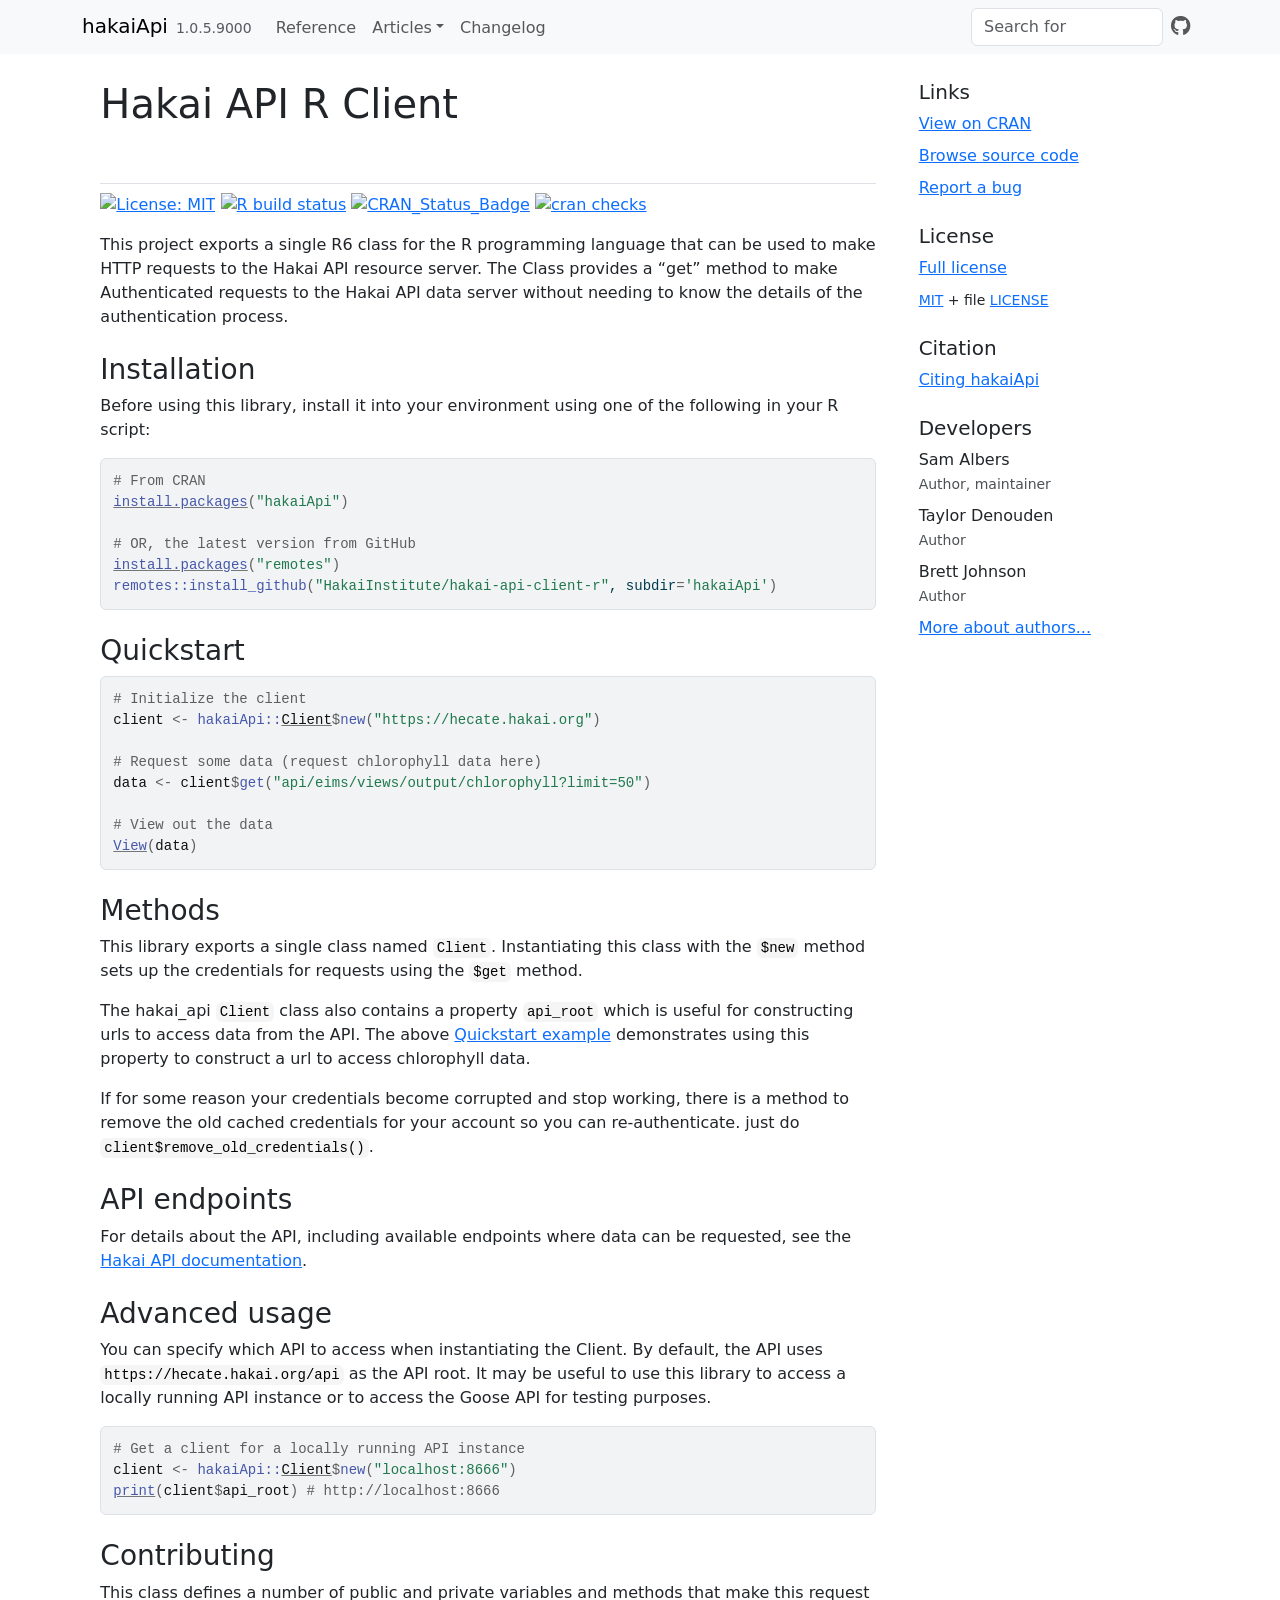
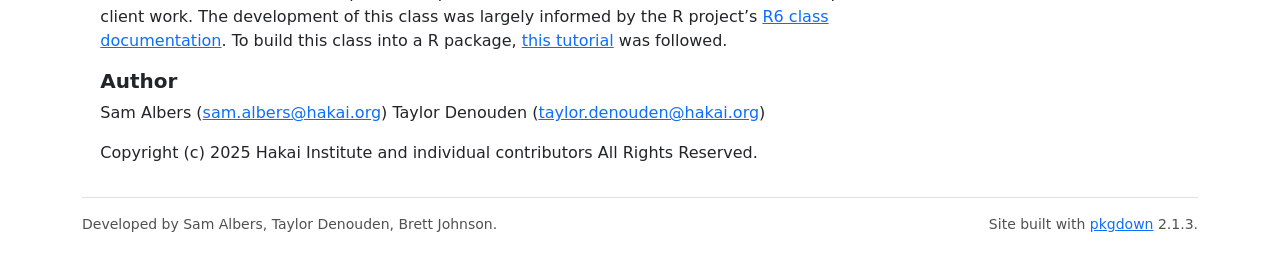
==== index.html @ 01757972 "Deploying to gh-pages from @ HakaiInstitute/hakai-api-client-r@bf905ba61026e1d0b4422a6314947b2692aa4" ====
<!DOCTYPE html>
<!-- Generated by pkgdown: do not edit by hand --><html lang="en-CA">
<head>
<meta http-equiv="Content-Type" content="text/html; charset=UTF-8">
<meta charset="utf-8">
<meta http-equiv="X-UA-Compatible" content="IE=edge">
<meta name="viewport" content="width=device-width, initial-scale=1, shrink-to-fit=no">
<title>Authenticated HTTP Request Client for the Hakai API • hakaiApi</title>
<script src="deps/jquery-3.6.0/jquery-3.6.0.min.js"></script><meta name="viewport" content="width=device-width, initial-scale=1, shrink-to-fit=no">
<link href="deps/bootstrap-5.3.1/bootstrap.min.css" rel="stylesheet">
<script src="deps/bootstrap-5.3.1/bootstrap.bundle.min.js"></script><link href="deps/font-awesome-6.5.2/css/all.min.css" rel="stylesheet">
<link href="deps/font-awesome-6.5.2/css/v4-shims.min.css" rel="stylesheet">
<script src="deps/headroom-0.11.0/headroom.min.js"></script><script src="deps/headroom-0.11.0/jQuery.headroom.min.js"></script><script src="deps/bootstrap-toc-1.0.1/bootstrap-toc.min.js"></script><script src="deps/clipboard.js-2.0.11/clipboard.min.js"></script><script src="deps/search-1.0.0/autocomplete.jquery.min.js"></script><script src="deps/search-1.0.0/fuse.min.js"></script><script src="deps/search-1.0.0/mark.min.js"></script><!-- pkgdown --><script src="pkgdown.js"></script><meta property="og:title" content="Authenticated HTTP Request Client for the Hakai API">
<meta name="description" content="Initializes a class that obtains API credentials and provides a method to use those credentials to make GET requests to the Hakai API server. Usage instructions are documented at &lt;https://hakaiinstitute.github.io/hakai-api/&gt;.">
<meta property="og:description" content="Initializes a class that obtains API credentials and provides a method to use those credentials to make GET requests to the Hakai API server. Usage instructions are documented at &lt;https://hakaiinstitute.github.io/hakai-api/&gt;.">
</head>
<body>
    <a href="#main" class="visually-hidden-focusable">Skip to contents</a>


    <nav class="navbar navbar-expand-lg fixed-top bg-light" data-bs-theme="light" aria-label="Site navigation"><div class="container">

    <a class="navbar-brand me-2" href="index.html">hakaiApi</a>

    <small class="nav-text text-muted me-auto" data-bs-toggle="tooltip" data-bs-placement="bottom" title="">1.0.5.9000</small>


    <button class="navbar-toggler" type="button" data-bs-toggle="collapse" data-bs-target="#navbar" aria-controls="navbar" aria-expanded="false" aria-label="Toggle navigation">
      <span class="navbar-toggler-icon"></span>
    </button>

    <div id="navbar" class="collapse navbar-collapse ms-3">
      <ul class="navbar-nav me-auto">
<li class="nav-item"><a class="nav-link" href="reference/index.html">Reference</a></li>
<li class="nav-item dropdown">
  <button class="nav-link dropdown-toggle" type="button" id="dropdown-articles" data-bs-toggle="dropdown" aria-expanded="false" aria-haspopup="true">Articles</button>
  <ul class="dropdown-menu" aria-labelledby="dropdown-articles">
<li><a class="dropdown-item" href="articles/filtering.html">Filtering Example</a></li>
  </ul>
</li>
<li class="nav-item"><a class="nav-link" href="news/index.html">Changelog</a></li>
      </ul>
<ul class="navbar-nav">
<li class="nav-item"><form class="form-inline" role="search">
 <input class="form-control" type="search" name="search-input" id="search-input" autocomplete="off" aria-label="Search site" placeholder="Search for" data-search-index="search.json">
</form></li>
<li class="nav-item"><a class="external-link nav-link" href="https://github.com/HakaiInstitute/hakai-api-client-r/" aria-label="GitHub"><span class="fa fab fa-github fa-lg"></span></a></li>
      </ul>
</div>


  </div>
</nav><div class="container template-home">
<div class="row">
  <main id="main" class="col-md-9"><div class="section level1">
<div class="page-header"><h1 id="hakai-api-r-client">Hakai API R Client<a class="anchor" aria-label="anchor" href="#hakai-api-r-client"></a>
</h1></div>
<p><a href="https://opensource.org/licenses/MIT" class="external-link"><img src="https://img.shields.io/badge/License-MIT-yellow.svg" alt="License: MIT"></a> <a href="https://github.com/HakaiInstitute/hakai-api-client-r/actions/workflows/R-CMD-check.yaml" class="external-link"><img src="https://github.com/HakaiInstitute/hakai-api-client-r/actions/workflows/R-CMD-check.yaml/badge.svg" alt="R build status"></a> <a href="https://cran.r-project.org/package=hakaiApi" class="external-link"><img src="https://www.r-pkg.org/badges/version/hakaiApi" alt="CRAN_Status_Badge"></a> <a href="https://cran.r-project.org/web/checks/check_results_hakaiApi.html" class="external-link"><img src="https://badges.cranchecks.info/worst/hakaiApi.svg" alt="cran checks"></a></p>
<p>This project exports a single R6 class for the R programming language that can be used to make HTTP requests to the Hakai API resource server. The Class provides a “get” method to make Authenticated requests to the Hakai API data server without needing to know the details of the authentication process.</p>
<div class="section level2">
<h2 id="installation">Installation<a class="anchor" aria-label="anchor" href="#installation"></a>
</h2>
<p>Before using this library, install it into your environment using one of the following in your R script:</p>
<div class="sourceCode" id="cb1"><pre class="downlit sourceCode r">
<code class="sourceCode R"><span><span class="co"># From CRAN</span></span>
<span><span class="fu"><a href="https://rdrr.io/r/utils/install.packages.html" class="external-link">install.packages</a></span><span class="op">(</span><span class="st">"hakaiApi"</span><span class="op">)</span></span>
<span></span>
<span><span class="co"># OR, the latest version from GitHub</span></span>
<span><span class="fu"><a href="https://rdrr.io/r/utils/install.packages.html" class="external-link">install.packages</a></span><span class="op">(</span><span class="st">"remotes"</span><span class="op">)</span></span>
<span><span class="fu">remotes</span><span class="fu">::</span><span class="fu">install_github</span><span class="op">(</span><span class="st">"HakaiInstitute/hakai-api-client-r"</span>, subdir<span class="op">=</span><span class="st">'hakaiApi'</span><span class="op">)</span></span></code></pre></div>
</div>
<div class="section level2">
<h2 id="quickstart">Quickstart<a class="anchor" aria-label="anchor" href="#quickstart"></a>
</h2>
<div class="sourceCode" id="cb2"><pre class="downlit sourceCode r">
<code class="sourceCode R"><span><span class="co"># Initialize the client</span></span>
<span><span class="va">client</span> <span class="op">&lt;-</span> <span class="fu">hakaiApi</span><span class="fu">::</span><span class="va"><a href="reference/Client.html">Client</a></span><span class="op">$</span><span class="fu">new</span><span class="op">(</span><span class="st">"https://hecate.hakai.org"</span><span class="op">)</span></span>
<span></span>
<span><span class="co"># Request some data (request chlorophyll data here)</span></span>
<span><span class="va">data</span> <span class="op">&lt;-</span> <span class="va">client</span><span class="op">$</span><span class="fu">get</span><span class="op">(</span><span class="st">"api/eims/views/output/chlorophyll?limit=50"</span><span class="op">)</span></span>
<span></span>
<span><span class="co"># View out the data</span></span>
<span><span class="fu"><a href="https://rdrr.io/r/utils/View.html" class="external-link">View</a></span><span class="op">(</span><span class="va">data</span><span class="op">)</span></span></code></pre></div>
</div>
<div class="section level2">
<h2 id="methods">Methods<a class="anchor" aria-label="anchor" href="#methods"></a>
</h2>
<p>This library exports a single class named <code>Client</code>. Instantiating this class with the <code>$new</code> method sets up the credentials for requests using the <code>$get</code> method.</p>
<p>The hakai_api <code>Client</code> class also contains a property <code>api_root</code> which is useful for constructing urls to access data from the API. The above <a href="#quickstart">Quickstart example</a> demonstrates using this property to construct a url to access chlorophyll data.</p>
<p>If for some reason your credentials become corrupted and stop working, there is a method to remove the old cached credentials for your account so you can re-authenticate. just do <code>client$remove_old_credentials()</code>.</p>
</div>
<div class="section level2">
<h2 id="api-endpoints">API endpoints<a class="anchor" aria-label="anchor" href="#api-endpoints"></a>
</h2>
<p>For details about the API, including available endpoints where data can be requested, see the <a href="https://hakaiinstitute.github.io/hakai-api/" class="external-link">Hakai API documentation</a>.</p>
</div>
<div class="section level2">
<h2 id="advanced-usage">Advanced usage<a class="anchor" aria-label="anchor" href="#advanced-usage"></a>
</h2>
<p>You can specify which API to access when instantiating the Client. By default, the API uses <code>https://hecate.hakai.org/api</code> as the API root. It may be useful to use this library to access a locally running API instance or to access the Goose API for testing purposes.</p>
<div class="sourceCode" id="cb3"><pre class="downlit sourceCode r">
<code class="sourceCode R"><span><span class="co"># Get a client for a locally running API instance</span></span>
<span><span class="va">client</span> <span class="op">&lt;-</span> <span class="fu">hakaiApi</span><span class="fu">::</span><span class="va"><a href="reference/Client.html">Client</a></span><span class="op">$</span><span class="fu">new</span><span class="op">(</span><span class="st">"localhost:8666"</span><span class="op">)</span></span>
<span><span class="fu"><a href="https://rdrr.io/r/base/print.html" class="external-link">print</a></span><span class="op">(</span><span class="va">client</span><span class="op">$</span><span class="va">api_root</span><span class="op">)</span> <span class="co"># http://localhost:8666</span></span></code></pre></div>
</div>
<div class="section level2">
<h2 id="contributing">Contributing<a class="anchor" aria-label="anchor" href="#contributing"></a>
</h2>
<p>This class defines a number of public and private variables and methods that make this request client work. The development of this class was largely informed by the R project’s <a href="https://r6.r-lib.org/articles/Introduction.html" class="external-link">R6 class documentation</a>. To build this class into a R package, <a href="https://hilaryparker.com/2014/04/29/writing-an-r-package-from-scratch/" class="external-link">this tutorial</a> was followed.</p>
<div class="section level3">
<h3 id="author">Author<a class="anchor" aria-label="anchor" href="#author"></a>
</h3>
<p>Sam Albers (<a href="mailto:sam.albers@hakai.org" class="email">sam.albers@hakai.org</a>) Taylor Denouden (<a href="mailto:taylor.denouden@hakai.org" class="email">taylor.denouden@hakai.org</a>)</p>
<p>Copyright (c) 2025 Hakai Institute and individual contributors All Rights Reserved.</p>
</div>
</div>
</div>
  </main><aside class="col-md-3"><div class="links">
<h2 data-toc-skip>Links</h2>
<ul class="list-unstyled">
<li><a href="https://cloud.r-project.org/package=hakaiApi" class="external-link">View on CRAN</a></li>
<li><a href="https://github.com/HakaiInstitute/hakai-api-client-r/" class="external-link">Browse source code</a></li>
<li><a href="https://github.com/HakaiInstitute/hakai-api-client-r/issues" class="external-link">Report a bug</a></li>
</ul>
</div>

<div class="license">
<h2 data-toc-skip>License</h2>
<ul class="list-unstyled">
<li><a href="LICENSE.html">Full license</a></li>
<li><small><a href="https://opensource.org/licenses/mit-license.php" class="external-link">MIT</a> + file <a href="LICENSE-text.html">LICENSE</a></small></li>
</ul>
</div>


<div class="citation">
<h2 data-toc-skip>Citation</h2>
<ul class="list-unstyled">
<li><a href="authors.html#citation">Citing hakaiApi</a></li>
</ul>
</div>

<div class="developers">
<h2 data-toc-skip>Developers</h2>
<ul class="list-unstyled">
<li>Sam Albers <br><small class="roles"> Author, maintainer </small>   </li>
<li>Taylor Denouden <br><small class="roles"> Author </small>   </li>
<li>Brett Johnson <br><small class="roles"> Author </small>   </li>
<li><a href="authors.html">More about authors...</a></li>
</ul>
</div>



  </aside>
</div>


    <footer><div class="pkgdown-footer-left">
  <p>Developed by Sam Albers, Taylor Denouden, Brett Johnson.</p>
</div>

<div class="pkgdown-footer-right">
  <p>Site built with <a href="https://pkgdown.r-lib.org/" class="external-link">pkgdown</a> 2.1.3.</p>
</div>

    </footer>
</div>





  </body>
</html>
---- deps/font-awesome-6.5.2/css/v4-shims.min.css ----
/*!
 * Font Awesome Free 6.5.2 by @fontawesome - https://fontawesome.com
 * License - https://fontawesome.com/license/free (Icons: CC BY 4.0, Fonts: SIL OFL 1.1, Code: MIT License)
 * Copyright 2024 Fonticons, Inc.
 */
.fa.fa-glass:before{content:"\f000"}.fa.fa-envelope-o{font-family:"Font Awesome 6 Free";font-weight:400}.fa.fa-envelope-o:before{content:"\f0e0"}.fa.fa-star-o{font-family:"Font Awesome 6 Free";font-weight:400}.fa.fa-star-o:before{content:"\f005"}.fa.fa-close:before,.fa.fa-remove:before{content:"\f00d"}.fa.fa-gear:before{content:"\f013"}.fa.fa-trash-o{font-family:"Font Awesome 6 Free";font-weight:400}.fa.fa-trash-o:before{content:"\f2ed"}.fa.fa-home:before{content:"\f015"}.fa.fa-file-o{font-family:"Font Awesome 6 Free";font-weight:400}.fa.fa-file-o:before{content:"\f15b"}.fa.fa-clock-o{font-family:"Font Awesome 6 Free";font-weight:400}.fa.fa-clock-o:before{content:"\f017"}.fa.fa-arrow-circle-o-down{font-family:"Font Awesome 6 Free";font-weight:400}.fa.fa-arrow-circle-o-down:before{content:"\f358"}.fa.fa-arrow-circle-o-up{font-family:"Font Awesome 6 Free";font-weight:400}.fa.fa-arrow-circle-o-up:before{content:"\f35b"}.fa.fa-play-circle-o{font-family:"Font Awesome 6 Free";font-weight:400}.fa.fa-play-circle-o:before{content:"\f144"}.fa.fa-repeat:before,.fa.fa-rotate-right:before{content:"\f01e"}.fa.fa-refresh:before{content:"\f021"}.fa.fa-list-alt{font-family:"Font Awesome 6 Free";font-weight:400}.fa.fa-list-alt:before{content:"\f022"}.fa.fa-dedent:before{content:"\f03b"}.fa.fa-video-camera:before{content:"\f03d"}.fa.fa-picture-o{font-family:"Font Awesome 6 Free";font-weight:400}.fa.fa-picture-o:before{content:"\f03e"}.fa.fa-photo{font-family:"Font Awesome 6 Free";font-weight:400}.fa.fa-photo:before{content:"\f03e"}.fa.fa-image{font-family:"Font Awesome 6 Free";font-weight:400}.fa.fa-image:before{content:"\f03e"}.fa.fa-map-marker:before{content:"\f3c5"}.fa.fa-pencil-square-o{font-family:"Font Awesome 6 Free";font-weight:400}.fa.fa-pencil-square-o:before{content:"\f044"}.fa.fa-edit{font-family:"Font Awesome 6 Free";font-weight:400}.fa.fa-edit:before{content:"\f044"}.fa.fa-share-square-o:before{content:"\f14d"}.fa.fa-check-square-o{font-family:"Font Awesome 6 Free";font-weight:400}.fa.fa-check-square-o:before{content:"\f14a"}.fa.fa-arrows:before{content:"\f0b2"}.fa.fa-times-circle-o{font-family:"Font Awesome 6 Free";font-weight:400}.fa.fa-times-circle-o:before{content:"\f057"}.fa.fa-check-circle-o{font-family:"Font Awesome 6 Free";font-weight:400}.fa.fa-check-circle-o:before{content:"\f058"}.fa.fa-mail-forward:before{content:"\f064"}.fa.fa-expand:before{content:"\f424"}.fa.fa-compress:before{content:"\f422"}.fa.fa-eye,.fa.fa-eye-slash{font-family:"Font Awesome 6 Free";font-weight:400}.fa.fa-warning:before{content:"\f071"}.fa.fa-calendar:before{content:"\f073"}.fa.fa-arrows-v:before{content:"\f338"}.fa.fa-arrows-h:before{content:"\f337"}.fa.fa-bar-chart-o:before,.fa.fa-bar-chart:before{content:"\e0e3"}.fa.fa-twitter-square{font-family:"Font Awesome 6 Brands";font-weight:400}.fa.fa-twitter-square:before{content:"\f081"}.fa.fa-facebook-square{font-family:"Font Awesome 6 Brands";font-weight:400}.fa.fa-facebook-square:before{content:"\f082"}.fa.fa-gears:before{content:"\f085"}.fa.fa-thumbs-o-up{font-family:"Font Awesome 6 Free";font-weight:400}.fa.fa-thumbs-o-up:before{content:"\f164"}.fa.fa-thumbs-o-down{font-family:"Font Awesome 6 Free";font-weight:400}.fa.fa-thumbs-o-down:before{content:"\f165"}.fa.fa-heart-o{font-family:"Font Awesome 6 Free";font-weight:400}.fa.fa-heart-o:before{content:"\f004"}.fa.fa-sign-out:before{content:"\f2f5"}.fa.fa-linkedin-square{font-family:"Font Awesome 6 Brands";font-weight:400}.fa.fa-linkedin-square:before{content:"\f08c"}.fa.fa-thumb-tack:before{content:"\f08d"}.fa.fa-external-link:before{content:"\f35d"}.fa.fa-sign-in:before{content:"\f2f6"}.fa.fa-github-square{font-family:"Font Awesome 6 Brands";font-weight:400}.fa.fa-github-square:before{content:"\f092"}.fa.fa-lemon-o{font-family:"Font Awesome 6 Free";font-weight:400}.fa.fa-lemon-o:before{content:"\f094"}.fa.fa-square-o{font-family:"Font Awesome 6 Free";font-weight:400}.fa.fa-square-o:before{content:"\f0c8"}.fa.fa-bookmark-o{font-family:"Font Awesome 6 Free";font-weight:400}.fa.fa-bookmark-o:before{content:"\f02e"}.fa.fa-facebook,.fa.fa-twitter{font-family:"Font Awesome 6 Brands";font-weight:400}.fa.fa-facebook:before{content:"\f39e"}.fa.fa-facebook-f{font-family:"Font Awesome 6 Brands";font-weight:400}.fa.fa-facebook-f:before{content:"\f39e"}.fa.fa-github{font-family:"Font Awesome 6 Brands";font-weight:400}.fa.fa-credit-card{font-family:"Font Awesome 6 Free";font-weight:400}.fa.fa-feed:before{content:"\f09e"}.fa.fa-hdd-o{font-family:"Font Awesome 6 Free";font-weight:400}.fa.fa-hdd-o:before{content:"\f0a0"}.fa.fa-hand-o-right{font-family:"Font Awesome 6 Free";font-weight:400}.fa.fa-hand-o-right:before{content:"\f0a4"}.fa.fa-hand-o-left{font-family:"Font Awesome 6 Free";font-weight:400}.fa.fa-hand-o-left:before{content:"\f0a5"}.fa.fa-hand-o-up{font-family:"Font Awesome 6 Free";font-weight:400}.fa.fa-hand-o-up:before{content:"\f0a6"}.fa.fa-hand-o-down{font-family:"Font Awesome 6 Free";font-weight:400}.fa.fa-hand-o-down:before{content:"\f0a7"}.fa.fa-globe:before{content:"\f57d"}.fa.fa-tasks:before{content:"\f828"}.fa.fa-arrows-alt:before{content:"\f31e"}.fa.fa-group:before{content:"\f0c0"}.fa.fa-chain:before{content:"\f0c1"}.fa.fa-cut:before{content:"\f0c4"}.fa.fa-files-o{font-family:"Font Awesome 6 Free";font-weight:400}.fa.fa-files-o:before{content:"\f0c5"}.fa.fa-floppy-o{font-family:"Font Awesome 6 Free";font-weight:400}.fa.fa-floppy-o:before{content:"\f0c7"}.fa.fa-save{font-family:"Font Awesome 6 Free";font-weight:400}.fa.fa-save:before{content:"\f0c7"}.fa.fa-navicon:before,.fa.fa-reorder:before{content:"\f0c9"}.fa.fa-magic:before{content:"\e2ca"}.fa.fa-pinterest,.fa.fa-pinterest-square{font-family:"Font Awesome 6 Brands";font-weight:400}.fa.fa-pinterest-square:before{content:"\f0d3"}.fa.fa-google-plus-square{font-family:"Font Awesome 6 Brands";font-weight:400}.fa.fa-google-plus-square:before{content:"\f0d4"}.fa.fa-google-plus{font-family:"Font Awesome 6 Brands";font-weight:400}.fa.fa-google-plus:before{content:"\f0d5"}.fa.fa-money:before{content:"\f3d1"}.fa.fa-unsorted:before{content:"\f0dc"}.fa.fa-sort-desc:before{content:"\f0dd"}.fa.fa-sort-asc:before{content:"\f0de"}.fa.fa-linkedin{font-family:"Font Awesome 6 Brands";font-weight:400}.fa.fa-linkedin:before{content:"\f0e1"}.fa.fa-rotate-left:before{content:"\f0e2"}.fa.fa-legal:before{content:"\f0e3"}.fa.fa-dashboard:before,.fa.fa-tachometer:before{content:"\f625"}.fa.fa-comment-o{font-family:"Font Awesome 6 Free";font-weight:400}.fa.fa-comment-o:before{content:"\f075"}.fa.fa-comments-o{font-family:"Font Awesome 6 Free";font-weight:400}.fa.fa-comments-o:before{content:"\f086"}.fa.fa-flash:before{content:"\f0e7"}.fa.fa-clipboard:before{content:"\f0ea"}.fa.fa-lightbulb-o{font-family:"Font Awesome 6 Free";font-weight:400}.fa.fa-lightbulb-o:before{content:"\f0eb"}.fa.fa-exchange:before{content:"\f362"}.fa.fa-cloud-download:before{content:"\f0ed"}.fa.fa-cloud-upload:before{content:"\f0ee"}.fa.fa-bell-o{font-family:"Font Awesome 6 Free";font-weight:400}.fa.fa-bell-o:before{content:"\f0f3"}.fa.fa-cutlery:before{content:"\f2e7"}.fa.fa-file-text-o{font-family:"Font Awesome 6 Free";font-weight:400}.fa.fa-file-text-o:before{content:"\f15c"}.fa.fa-building-o{font-family:"Font Awesome 6 Free";font-weight:400}.fa.fa-building-o:before{content:"\f1ad"}.fa.fa-hospital-o{font-family:"Font Awesome 6 Free";font-weight:400}.fa.fa-hospital-o:before{content:"\f0f8"}.fa.fa-tablet:before{content:"\f3fa"}.fa.fa-mobile-phone:before,.fa.fa-mobile:before{content:"\f3cd"}.fa.fa-circle-o{font-family:"Font Awesome 6 Free";font-weight:400}.fa.fa-circle-o:before{content:"\f111"}.fa.fa-mail-reply:before{content:"\f3e5"}.fa.fa-github-alt{font-family:"Font Awesome 6 Brands";font-weight:400}.fa.fa-folder-o{font-family:"Font Awesome 6 Free";font-weight:400}.fa.fa-folder-o:before{content:"\f07b"}.fa.fa-folder-open-o{font-family:"Font Awesome 6 Free";font-weight:400}.fa.fa-folder-open-o:before{content:"\f07c"}.fa.fa-smile-o{font-family:"Font Awesome 6 Free";font-weight:400}.fa.fa-smile-o:before{content:"\f118"}.fa.fa-frown-o{font-family:"Font Awesome 6 Free";font-weight:400}.fa.fa-frown-o:before{content:"\f119"}.fa.fa-meh-o{font-family:"Font Awesome 6 Free";font-weight:400}.fa.fa-meh-o:before{content:"\f11a"}.fa.fa-keyboard-o{font-family:"Font Awesome 6 Free";font-weight:400}.fa.fa-keyboard-o:before{content:"\f11c"}.fa.fa-flag-o{font-family:"Font Awesome 6 Free";font-weight:400}.fa.fa-flag-o:before{content:"\f024"}.fa.fa-mail-reply-all:before{content:"\f122"}.fa.fa-star-half-o{font-family:"Font Awesome 6 Free";font-weight:400}.fa.fa-star-half-o:before{content:"\f5c0"}.fa.fa-star-half-empty{font-family:"Font Awesome 6 Free";font-weight:400}.fa.fa-star-half-empty:before{content:"\f5c0"}.fa.fa-star-half-full{font-family:"Font Awesome 6 Free";font-weight:400}.fa.fa-star-half-full:before{content:"\f5c0"}.fa.fa-code-fork:before{content:"\f126"}.fa.fa-chain-broken:before,.fa.fa-unlink:before{content:"\f127"}.fa.fa-calendar-o{font-family:"Font Awesome 6 Free";font-weight:400}.fa.fa-calendar-o:before{content:"\f133"}.fa.fa-css3,.fa.fa-html5,.fa.fa-maxcdn{font-family:"Font Awesome 6 Brands";font-weight:400}.fa.fa-unlock-alt:before{content:"\f09c"}.fa.fa-minus-square-o{font-family:"Font Awesome 6 Free";font-weight:400}.fa.fa-minus-square-o:before{content:"\f146"}.fa.fa-level-up:before{content:"\f3bf"}.fa.fa-level-down:before{content:"\f3be"}.fa.fa-pencil-square:before{content:"\f14b"}.fa.fa-external-link-square:before{content:"\f360"}.fa.fa-compass{font-family:"Font Awesome 6 Free";font-weight:400}.fa.fa-caret-square-o-down{font-family:"Font Awesome 6 Free";font-weight:400}.fa.fa-caret-square-o-down:before{content:"\f150"}.fa.fa-toggle-down{font-family:"Font Awesome 6 Free";font-weight:400}.fa.fa-toggle-down:before{content:"\f150"}.fa.fa-caret-square-o-up{font-family:"Font Awesome 6 Free";font-weight:400}.fa.fa-caret-square-o-up:before{content:"\f151"}.fa.fa-toggle-up{font-family:"Font Awesome 6 Free";font-weight:400}.fa.fa-toggle-up:before{content:"\f151"}.fa.fa-caret-square-o-right{font-family:"Font Awesome 6 Free";font-weight:400}.fa.fa-caret-square-o-right:before{content:"\f152"}.fa.fa-toggle-right{font-family:"Font Awesome 6 Free";font-weight:400}.fa.fa-toggle-right:before{content:"\f152"}.fa.fa-eur:before,.fa.fa-euro:before{content:"\f153"}.fa.fa-gbp:before{content:"\f154"}.fa.fa-dollar:before,.fa.fa-usd:before{content:"\24"}.fa.fa-inr:before,.fa.fa-rupee:before{content:"\e1bc"}.fa.fa-cny:before,.fa.fa-jpy:before,.fa.fa-rmb:before,.fa.fa-yen:before{content:"\f157"}.fa.fa-rouble:before,.fa.fa-rub:before,.fa.fa-ruble:before{content:"\f158"}.fa.fa-krw:before,.fa.fa-won:before{content:"\f159"}.fa.fa-bitcoin,.fa.fa-btc{font-family:"Font Awesome 6 Brands";font-weight:400}.fa.fa-bitcoin:before{content:"\f15a"}.fa.fa-file-text:before{content:"\f15c"}.fa.fa-sort-alpha-asc:before{content:"\f15d"}.fa.fa-sort-alpha-desc:before{content:"\f881"}.fa.fa-sort-amount-asc:before{content:"\f884"}.fa.fa-sort-amount-desc:before{content:"\f160"}.fa.fa-sort-numeric-asc:before{content:"\f162"}.fa.fa-sort-numeric-desc:before{content:"\f886"}.fa.fa-youtube-square{font-family:"Font Awesome 6 Brands";font-weight:400}.fa.fa-youtube-square:before{content:"\f431"}.fa.fa-xing,.fa.fa-xing-square,.fa.fa-youtube{font-family:"Font Awesome 6 Brands";font-weight:400}.fa.fa-xing-square:before{content:"\f169"}.fa.fa-youtube-play{font-family:"Font Awesome 6 Brands";font-weight:400}.fa.fa-youtube-play:before{content:"\f167"}.fa.fa-adn,.fa.fa-bitbucket,.fa.fa-bitbucket-square,.fa.fa-dropbox,.fa.fa-flickr,.fa.fa-instagram,.fa.fa-stack-overflow{font-family:"Font Awesome 6 Brands";font-weight:400}.fa.fa-bitbucket-square:before{content:"\f171"}.fa.fa-tumblr,.fa.fa-tumblr-square{font-family:"Font Awesome 6 Brands";font-weight:400}.fa.fa-tumblr-square:before{content:"\f174"}.fa.fa-long-arrow-down:before{content:"\f309"}.fa.fa-long-arrow-up:before{content:"\f30c"}.fa.fa-long-arrow-left:before{content:"\f30a"}.fa.fa-long-arrow-right:before{content:"\f30b"}.fa.fa-android,.fa.fa-apple,.fa.fa-dribbble,.fa.fa-foursquare,.fa.fa-gittip,.fa.fa-gratipay,.fa.fa-linux,.fa.fa-skype,.fa.fa-trello,.fa.fa-windows{font-family:"Font Awesome 6 Brands";font-weight:400}.fa.fa-gittip:before{content:"\f184"}.fa.fa-sun-o{font-family:"Font Awesome 6 Free";font-weight:400}.fa.fa-sun-o:before{content:"\f185"}.fa.fa-moon-o{font-family:"Font Awesome 6 Free";font-weight:400}.fa.fa-moon-o:before{content:"\f186"}.fa.fa-pagelines,.fa.fa-renren,.fa.fa-stack-exchange,.fa.fa-vk,.fa.fa-weibo{font-family:"Font Awesome 6 Brands";font-weight:400}.fa.fa-arrow-circle-o-right{font-family:"Font Awesome 6 Free";font-weight:400}.fa.fa-arrow-circle-o-right:before{content:"\f35a"}.fa.fa-arrow-circle-o-left{font-family:"Font Awesome 6 Free";font-weight:400}.fa.fa-arrow-circle-o-left:before{content:"\f359"}.fa.fa-caret-square-o-left{font-family:"Font Awesome 6 Free";font-weight:400}.fa.fa-caret-square-o-left:before{content:"\f191"}.fa.fa-toggle-left{font-family:"Font Awesome 6 Free";font-weight:400}.fa.fa-toggle-left:before{content:"\f191"}.fa.fa-dot-circle-o{font-family:"Font Awesome 6 Free";font-weight:400}.fa.fa-dot-circle-o:before{content:"\f192"}.fa.fa-vimeo-square{font-family:"Font Awesome 6 Brands";font-weight:400}.fa.fa-vimeo-square:before{content:"\f194"}.fa.fa-try:before,.fa.fa-turkish-lira:before{content:"\e2bb"}.fa.fa-plus-square-o{font-family:"Font Awesome 6 Free";font-weight:400}.fa.fa-plus-square-o:before{content:"\f0fe"}.fa.fa-openid,.fa.fa-slack,.fa.fa-wordpress{font-family:"Font Awesome 6 Brands";font-weight:400}.fa.fa-bank:before,.fa.fa-institution:before{content:"\f19c"}.fa.fa-mortar-board:before{content:"\f19d"}.fa.fa-google,.fa.fa-reddit,.fa.fa-reddit-square,.fa.fa-yahoo{font-family:"Font Awesome 6 Brands";font-weight:400}.fa.fa-reddit-square:before{content:"\f1a2"}.fa.fa-behance,.fa.fa-behance-square,.fa.fa-delicious,.fa.fa-digg,.fa.fa-drupal,.fa.fa-joomla,.fa.fa-pied-piper-alt,.fa.fa-pied-piper-pp,.fa.fa-stumbleupon,.fa.fa-stumbleupon-circle{font-family:"Font Awesome 6 Brands";font-weight:400}.fa.fa-behance-square:before{content:"\f1b5"}.fa.fa-steam,.fa.fa-steam-square{font-family:"Font Awesome 6 Brands";font-weight:400}.fa.fa-steam-square:before{content:"\f1b7"}.fa.fa-automobile:before{content:"\f1b9"}.fa.fa-cab:before{content:"\f1ba"}.fa.fa-deviantart,.fa.fa-soundcloud,.fa.fa-spotify{font-family:"Font Awesome 6 Brands";font-weight:400}.fa.fa-file-pdf-o{font-family:"Font Awesome 6 Free";font-weight:400}.fa.fa-file-pdf-o:before{content:"\f1c1"}.fa.fa-file-word-o{font-family:"Font Awesome 6 Free";font-weight:400}.fa.fa-file-word-o:before{content:"\f1c2"}.fa.fa-file-excel-o{font-family:"Font Awesome 6 Free";font-weight:400}.fa.fa-file-excel-o:before{content:"\f1c3"}.fa.fa-file-powerpoint-o{font-family:"Font Awesome 6 Free";font-weight:400}.fa.fa-file-powerpoint-o:before{content:"\f1c4"}.fa.fa-file-image-o{font-family:"Font Awesome 6 Free";font-weight:400}.fa.fa-file-image-o:before{content:"\f1c5"}.fa.fa-file-photo-o{font-family:"Font Awesome 6 Free";font-weight:400}.fa.fa-file-photo-o:before{content:"\f1c5"}.fa.fa-file-picture-o{font-family:"Font Awesome 6 Free";font-weight:400}.fa.fa-file-picture-o:before{content:"\f1c5"}.fa.fa-file-archive-o{font-family:"Font Awesome 6 Free";font-weight:400}.fa.fa-file-archive-o:before{content:"\f1c6"}.fa.fa-file-zip-o{font-family:"Font Awesome 6 Free";font-weight:400}.fa.fa-file-zip-o:before{content:"\f1c6"}.fa.fa-file-audio-o{font-family:"Font Awesome 6 Free";font-weight:400}.fa.fa-file-audio-o:before{content:"\f1c7"}.fa.fa-file-sound-o{font-family:"Font Awesome 6 Free";font-weight:400}.fa.fa-file-sound-o:before{content:"\f1c7"}.fa.fa-file-video-o{font-family:"Font Awesome 6 Free";font-weight:400}.fa.fa-file-video-o:before{content:"\f1c8"}.fa.fa-file-movie-o{font-family:"Font Awesome 6 Free";font-weight:400}.fa.fa-file-movie-o:before{content:"\f1c8"}.fa.fa-file-code-o{font-family:"Font Awesome 6 Free";font-weight:400}.fa.fa-file-code-o:before{content:"\f1c9"}.fa.fa-codepen,.fa.fa-jsfiddle,.fa.fa-vine{font-family:"Font Awesome 6 Brands";font-weight:400}.fa.fa-life-bouy:before,.fa.fa-life-buoy:before,.fa.fa-life-saver:before,.fa.fa-support:before{content:"\f1cd"}.fa.fa-circle-o-notch:before{content:"\f1ce"}.fa.fa-ra,.fa.fa-rebel{font-family:"Font Awesome 6 Brands";font-weight:400}.fa.fa-ra:before{content:"\f1d0"}.fa.fa-resistance{font-family:"Font Awesome 6 Brands";font-weight:400}.fa.fa-resistance:before{content:"\f1d0"}.fa.fa-empire,.fa.fa-ge{font-family:"Font Awesome 6 Brands";font-weight:400}.fa.fa-ge:before{content:"\f1d1"}.fa.fa-git-square{font-family:"Font Awesome 6 Brands";font-weight:400}.fa.fa-git-square:before{content:"\f1d2"}.fa.fa-git,.fa.fa-hacker-news,.fa.fa-y-combinator-square{font-family:"Font Awesome 6 Brands";font-weight:400}.fa.fa-y-combinator-square:before{content:"\f1d4"}.fa.fa-yc-square{font-family:"Font Awesome 6 Brands";font-weight:400}.fa.fa-yc-square:before{content:"\f1d4"}.fa.fa-qq,.fa.fa-tencent-weibo,.fa.fa-wechat,.fa.fa-weixin{font-family:"Font Awesome 6 Brands";font-weight:400}.fa.fa-wechat:before{content:"\f1d7"}.fa.fa-send:before{content:"\f1d8"}.fa.fa-paper-plane-o{font-family:"Font Awesome 6 Free";font-weight:400}.fa.fa-paper-plane-o:before{content:"\f1d8"}.fa.fa-send-o{font-family:"Font Awesome 6 Free";font-weight:400}.fa.fa-send-o:before{content:"\f1d8"}.fa.fa-circle-thin{font-family:"Font Awesome 6 Free";font-weight:400}.fa.fa-circle-thin:before{content:"\f111"}.fa.fa-header:before{content:"\f1dc"}.fa.fa-futbol-o{font-family:"Font Awesome 6 Free";font-weight:400}.fa.fa-futbol-o:before{content:"\f1e3"}.fa.fa-soccer-ball-o{font-family:"Font Awesome 6 Free";font-weight:400}.fa.fa-soccer-ball-o:before{content:"\f1e3"}.fa.fa-slideshare,.fa.fa-twitch,.fa.fa-yelp{font-family:"Font Awesome 6 Brands";font-weight:400}.fa.fa-newspaper-o{font-family:"Font Awesome 6 Free";font-weight:400}.fa.fa-newspaper-o:before{content:"\f1ea"}.fa.fa-cc-amex,.fa.fa-cc-discover,.fa.fa-cc-mastercard,.fa.fa-cc-paypal,.fa.fa-cc-stripe,.fa.fa-cc-visa,.fa.fa-google-wallet,.fa.fa-paypal{font-family:"Font Awesome 6 Brands";font-weight:400}.fa.fa-bell-slash-o{font-family:"Font Awesome 6 Free";font-weight:400}.fa.fa-bell-slash-o:before{content:"\f1f6"}.fa.fa-trash:before{content:"\f2ed"}.fa.fa-copyright{font-family:"Font Awesome 6 Free";font-weight:400}.fa.fa-eyedropper:before{content:"\f1fb"}.fa.fa-area-chart:before{content:"\f1fe"}.fa.fa-pie-chart:before{content:"\f200"}.fa.fa-line-chart:before{content:"\f201"}.fa.fa-lastfm,.fa.fa-lastfm-square{font-family:"Font Awesome 6 Brands";font-weight:400}.fa.fa-lastfm-square:before{content:"\f203"}.fa.fa-angellist,.fa.fa-ioxhost{font-family:"Font Awesome 6 Brands";font-weight:400}.fa.fa-cc{font-family:"Font Awesome 6 Free";font-weight:400}.fa.fa-cc:before{content:"\f20a"}.fa.fa-ils:before,.fa.fa-shekel:before,.fa.fa-sheqel:before{content:"\f20b"}.fa.fa-buysellads,.fa.fa-connectdevelop,.fa.fa-dashcube,.fa.fa-forumbee,.fa.fa-leanpub,.fa.fa-sellsy,.fa.fa-shirtsinbulk,.fa.fa-simplybuilt,.fa.fa-skyatlas{font-family:"Font Awesome 6 Brands";font-weight:400}.fa.fa-diamond{font-family:"Font Awesome 6 Free";font-weight:400}.fa.fa-diamond:before{content:"\f3a5"}.fa.fa-intersex:before,.fa.fa-transgender:before{content:"\f224"}.fa.fa-transgender-alt:before{content:"\f225"}.fa.fa-facebook-official{font-family:"Font Awesome 6 Brands";font-weight:400}.fa.fa-facebook-official:before{content:"\f09a"}.fa.fa-pinterest-p,.fa.fa-whatsapp{font-family:"Font Awesome 6 Brands";font-weight:400}.fa.fa-hotel:before{content:"\f236"}.fa.fa-medium,.fa.fa-viacoin,.fa.fa-y-combinator,.fa.fa-yc{font-family:"Font Awesome 6 Brands";font-weight:400}.fa.fa-yc:before{content:"\f23b"}.fa.fa-expeditedssl,.fa.fa-opencart,.fa.fa-optin-monster{font-family:"Font Awesome 6 Brands";font-weight:400}.fa.fa-battery-4:before,.fa.fa-battery:before{content:"\f240"}.fa.fa-battery-3:before{content:"\f241"}.fa.fa-battery-2:before{content:"\f242"}.fa.fa-battery-1:before{content:"\f243"}.fa.fa-battery-0:before{content:"\f244"}.fa.fa-object-group,.fa.fa-object-ungroup,.fa.fa-sticky-note-o{font-family:"Font Awesome 6 Free";font-weight:400}.fa.fa-sticky-note-o:before{content:"\f249"}.fa.fa-cc-diners-club,.fa.fa-cc-jcb{font-family:"Font Awesome 6 Brands";font-weight:400}.fa.fa-clone{font-family:"Font Awesome 6 Free";font-weight:400}.fa.fa-hourglass-o:before{content:"\f254"}.fa.fa-hourglass-1:before{content:"\f251"}.fa.fa-hourglass-2:before{content:"\f252"}.fa.fa-hourglass-3:before{content:"\f253"}.fa.fa-hand-rock-o{font-family:"Font Awesome 6 Free";font-weight:400}.fa.fa-hand-rock-o:before{content:"\f255"}.fa.fa-hand-grab-o{font-family:"Font Awesome 6 Free";font-weight:400}.fa.fa-hand-grab-o:before{content:"\f255"}.fa.fa-hand-paper-o{font-family:"Font Awesome 6 Free";font-weight:400}.fa.fa-hand-paper-o:before{content:"\f256"}.fa.fa-hand-stop-o{font-family:"Font Awesome 6 Free";font-weight:400}.fa.fa-hand-stop-o:before{content:"\f256"}.fa.fa-hand-scissors-o{font-family:"Font Awesome 6 Free";font-weight:400}.fa.fa-hand-scissors-o:before{content:"\f257"}.fa.fa-hand-lizard-o{font-family:"Font Awesome 6 Free";font-weight:400}.fa.fa-hand-lizard-o:before{content:"\f258"}.fa.fa-hand-spock-o{font-family:"Font Awesome 6 Free";font-weight:400}.fa.fa-hand-spock-o:before{content:"\f259"}.fa.fa-hand-pointer-o{font-family:"Font Awesome 6 Free";font-weight:400}.fa.fa-hand-pointer-o:before{content:"\f25a"}.fa.fa-hand-peace-o{font-family:"Font Awesome 6 Free";font-weight:400}.fa.fa-hand-peace-o:before{content:"\f25b"}.fa.fa-registered{font-family:"Font Awesome 6 Free";font-weight:400}.fa.fa-creative-commons,.fa.fa-gg,.fa.fa-gg-circle,.fa.fa-odnoklassniki,.fa.fa-odnoklassniki-square{font-family:"Font Awesome 6 Brands";font-weight:400}.fa.fa-odnoklassniki-square:before{content:"\f264"}.fa.fa-chrome,.fa.fa-firefox,.fa.fa-get-pocket,.fa.fa-internet-explorer,.fa.fa-opera,.fa.fa-safari,.fa.fa-wikipedia-w{font-family:"Font Awesome 6 Brands";font-weight:400}.fa.fa-television:before{content:"\f26c"}.fa.fa-500px,.fa.fa-amazon,.fa.fa-contao{font-family:"Font Awesome 6 Brands";font-weight:400}.fa.fa-calendar-plus-o{font-family:"Font Awesome 6 Free";font-weight:400}.fa.fa-calendar-plus-o:before{content:"\f271"}.fa.fa-calendar-minus-o{font-family:"Font Awesome 6 Free";font-weight:400}.fa.fa-calendar-minus-o:before{content:"\f272"}.fa.fa-calendar-times-o{font-family:"Font Awesome 6 Free";font-weight:400}.fa.fa-calendar-times-o:before{content:"\f273"}.fa.fa-calendar-check-o{font-family:"Font Awesome 6 Free";font-weight:400}.fa.fa-calendar-check-o:before{content:"\f274"}.fa.fa-map-o{font-family:"Font Awesome 6 Free";font-weight:400}.fa.fa-map-o:before{content:"\f279"}.fa.fa-commenting:before{content:"\f4ad"}.fa.fa-commenting-o{font-family:"Font Awesome 6 Free";font-weight:400}.fa.fa-commenting-o:before{content:"\f4ad"}.fa.fa-houzz,.fa.fa-vimeo{font-family:"Font Awesome 6 Brands";font-weight:400}.fa.fa-vimeo:before{content:"\f27d"}.fa.fa-black-tie,.fa.fa-edge,.fa.fa-fonticons,.fa.fa-reddit-alien{font-family:"Font Awesome 6 Brands";font-weight:400}.fa.fa-credit-card-alt:before{content:"\f09d"}.fa.fa-codiepie,.fa.fa-fort-awesome,.fa.fa-mixcloud,.fa.fa-modx,.fa.fa-product-hunt,.fa.fa-scribd,.fa.fa-usb{font-family:"Font Awesome 6 Brands";font-weight:400}.fa.fa-pause-circle-o{font-family:"Font Awesome 6 Free";font-weight:400}.fa.fa-pause-circle-o:before{content:"\f28b"}.fa.fa-stop-circle-o{font-family:"Font Awesome 6 Free";font-weight:400}.fa.fa-stop-circle-o:before{content:"\f28d"}.fa.fa-bluetooth,.fa.fa-bluetooth-b,.fa.fa-envira,.fa.fa-gitlab,.fa.fa-wheelchair-alt,.fa.fa-wpbeginner,.fa.fa-wpforms{font-family:"Font Awesome 6 Brands";font-weight:400}.fa.fa-wheelchair-alt:before{content:"\f368"}.fa.fa-question-circle-o{font-family:"Font Awesome 6 Free";font-weight:400}.fa.fa-question-circle-o:before{content:"\f059"}.fa.fa-volume-control-phone:before{content:"\f2a0"}.fa.fa-asl-interpreting:before{content:"\f2a3"}.fa.fa-deafness:before,.fa.fa-hard-of-hearing:before{content:"\f2a4"}.fa.fa-glide,.fa.fa-glide-g{font-family:"Font Awesome 6 Brands";font-weight:400}.fa.fa-signing:before{content:"\f2a7"}.fa.fa-viadeo,.fa.fa-viadeo-square{font-family:"Font Awesome 6 Brands";font-weight:400}.fa.fa-viadeo-square:before{content:"\f2aa"}.fa.fa-snapchat,.fa.fa-snapchat-ghost{font-family:"Font Awesome 6 Brands";font-weight:400}.fa.fa-snapchat-ghost:before{content:"\f2ab"}.fa.fa-snapchat-square{font-family:"Font Awesome 6 Brands";font-weight:400}.fa.fa-snapchat-square:before{content:"\f2ad"}.fa.fa-first-order,.fa.fa-google-plus-official,.fa.fa-pied-piper,.fa.fa-themeisle,.fa.fa-yoast{font-family:"Font Awesome 6 Brands";font-weight:400}.fa.fa-google-plus-official:before{content:"\f2b3"}.fa.fa-google-plus-circle{font-family:"Font Awesome 6 Brands";font-weight:400}.fa.fa-google-plus-circle:before{content:"\f2b3"}.fa.fa-fa,.fa.fa-font-awesome{font-family:"Font Awesome 6 Brands";font-weight:400}.fa.fa-fa:before{content:"\f2b4"}.fa.fa-handshake-o{font-family:"Font Awesome 6 Free";font-weight:400}.fa.fa-handshake-o:before{content:"\f2b5"}.fa.fa-envelope-open-o{font-family:"Font Awesome 6 Free";font-weight:400}.fa.fa-envelope-open-o:before{content:"\f2b6"}.fa.fa-linode{font-family:"Font Awesome 6 Brands";font-weight:400}.fa.fa-address-book-o{font-family:"Font Awesome 6 Free";font-weight:400}.fa.fa-address-book-o:before{content:"\f2b9"}.fa.fa-vcard:before{content:"\f2bb"}.fa.fa-address-card-o{font-family:"Font Awesome 6 Free";font-weight:400}.fa.fa-address-card-o:before{content:"\f2bb"}.fa.fa-vcard-o{font-family:"Font Awesome 6 Free";font-weight:400}.fa.fa-vcard-o:before{content:"\f2bb"}.fa.fa-user-circle-o{font-family:"Font Awesome 6 Free";font-weight:400}.fa.fa-user-circle-o:before{content:"\f2bd"}.fa.fa-user-o{font-family:"Font Awesome 6 Free";font-weight:400}.fa.fa-user-o:before{content:"\f007"}.fa.fa-id-badge{font-family:"Font Awesome 6 Free";font-weight:400}.fa.fa-drivers-license:before{content:"\f2c2"}.fa.fa-id-card-o{font-family:"Font Awesome 6 Free";font-weight:400}.fa.fa-id-card-o:before{content:"\f2c2"}.fa.fa-drivers-license-o{font-family:"Font Awesome 6 Free";font-weight:400}.fa.fa-drivers-license-o:before{content:"\f2c2"}.fa.fa-free-code-camp,.fa.fa-quora,.fa.fa-telegram{font-family:"Font Awesome 6 Brands";font-weight:400}.fa.fa-thermometer-4:before,.fa.fa-thermometer:before{content:"\f2c7"}.fa.fa-thermometer-3:before{content:"\f2c8"}.fa.fa-thermometer-2:before{content:"\f2c9"}.fa.fa-thermometer-1:before{content:"\f2ca"}.fa.fa-thermometer-0:before{content:"\f2cb"}.fa.fa-bathtub:before,.fa.fa-s15:before{content:"\f2cd"}.fa.fa-window-maximize,.fa.fa-window-restore{font-family:"Font Awesome 6 Free";font-weight:400}.fa.fa-times-rectangle:before{content:"\f410"}.fa.fa-window-close-o{font-family:"Font Awesome 6 Free";font-weight:400}.fa.fa-window-close-o:before{content:"\f410"}.fa.fa-times-rectangle-o{font-family:"Font Awesome 6 Free";font-weight:400}.fa.fa-times-rectangle-o:before{content:"\f410"}.fa.fa-bandcamp,.fa.fa-eercast,.fa.fa-etsy,.fa.fa-grav,.fa.fa-imdb,.fa.fa-ravelry{font-family:"Font Awesome 6 Brands";font-weight:400}.fa.fa-eercast:before{content:"\f2da"}.fa.fa-snowflake-o{font-family:"Font Awesome 6 Free";font-weight:400}.fa.fa-snowflake-o:before{content:"\f2dc"}.fa.fa-meetup,.fa.fa-superpowers,.fa.fa-wpexplorer{font-family:"Font Awesome 6 Brands";font-weight:400}
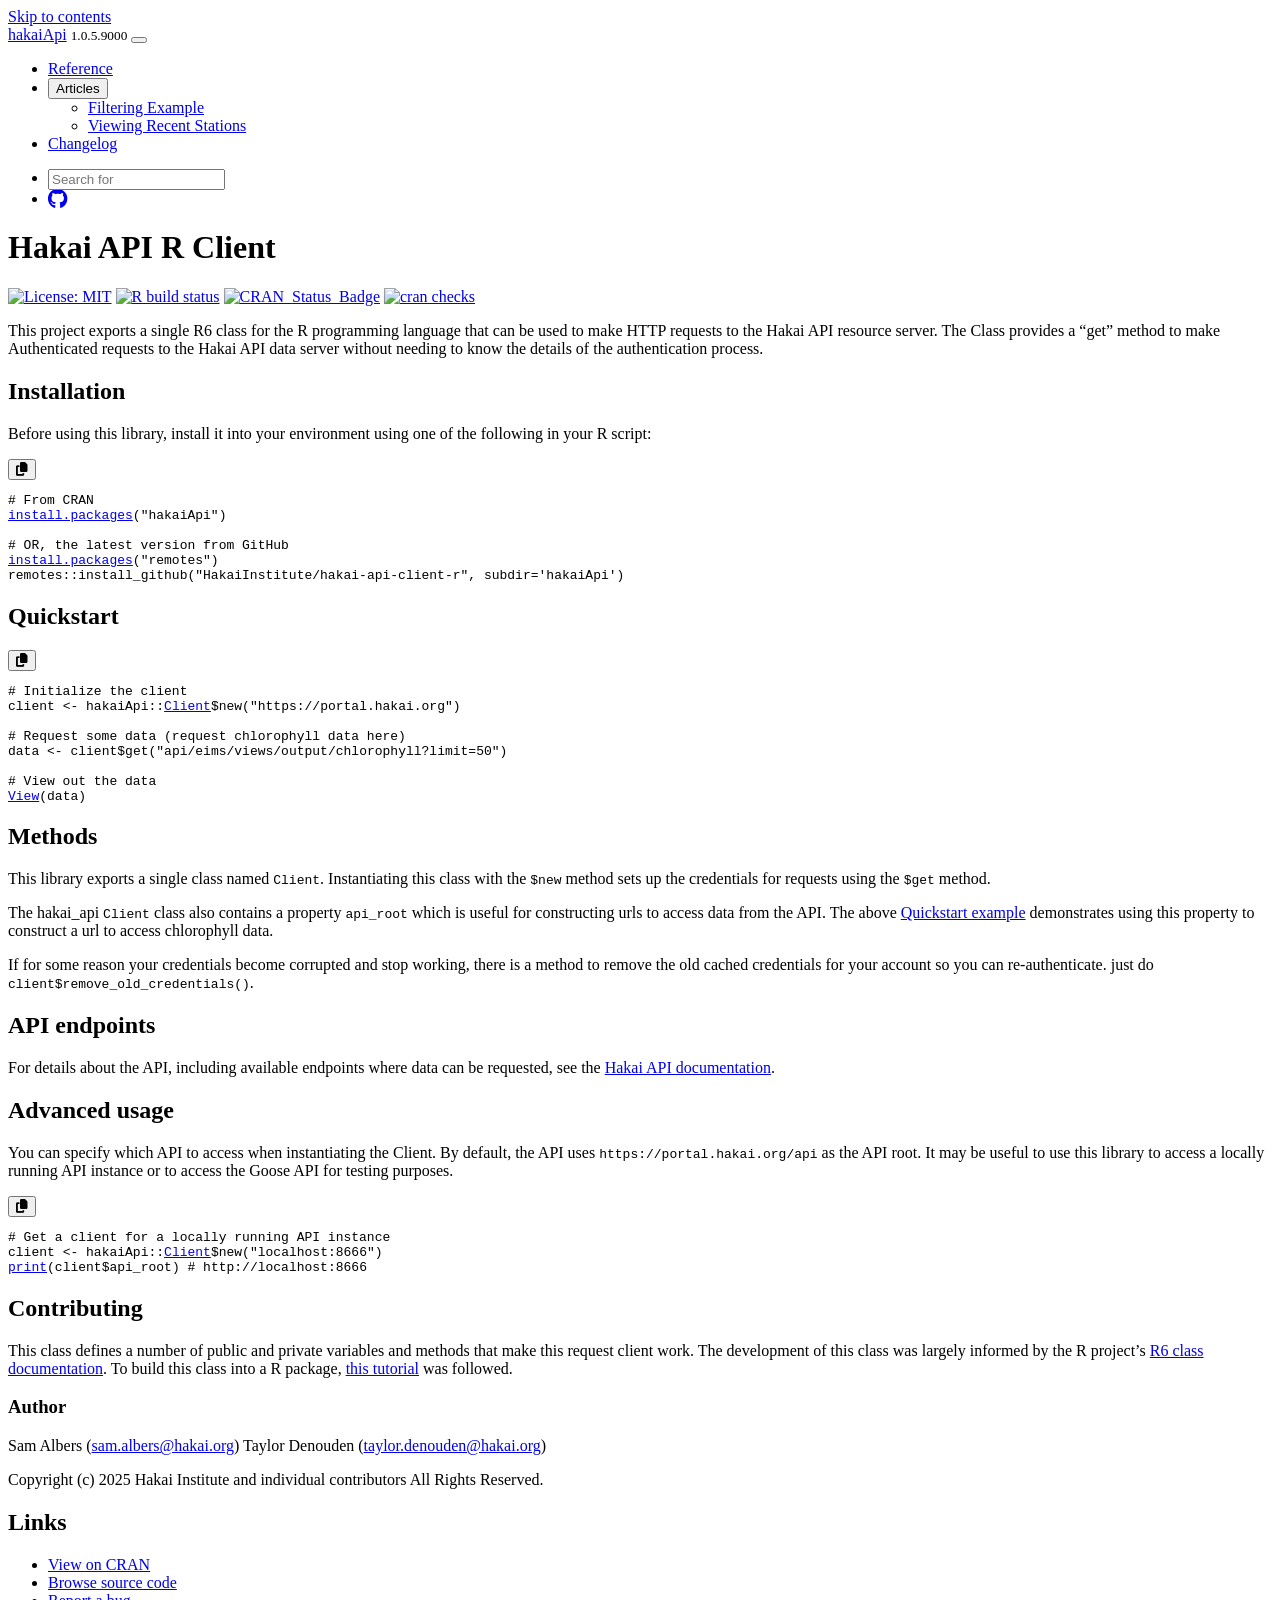
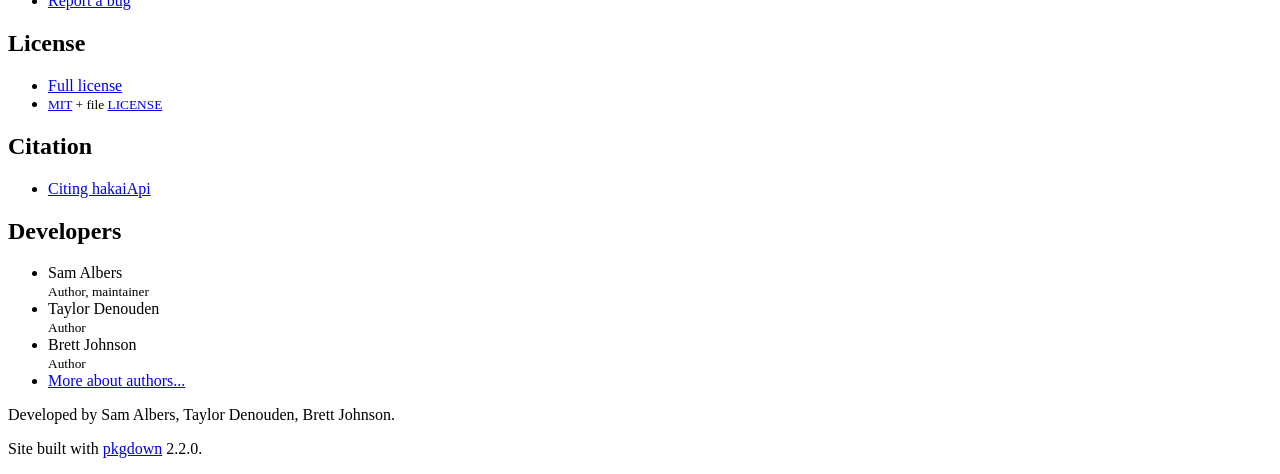
==== commit cfa05030: "Deploying to gh-pages from @ HakaiInstitute/hakai-api-client-r@b22528eb89ea038dcbef1fb3a26f098cbf9e9" ====
--- a/index.html
+++ b/index.html
@@ -36,6 +36,7 @@
   <button class="nav-link dropdown-toggle" type="button" id="dropdown-articles" data-bs-toggle="dropdown" aria-expanded="false" aria-haspopup="true">Articles</button>
   <ul class="dropdown-menu" aria-labelledby="dropdown-articles">
 <li><a class="dropdown-item" href="articles/filtering.html">Filtering Example</a></li>
+    <li><a class="dropdown-item" href="articles/Viewing-Recent-Stations.html">Viewing Recent Stations</a></li>
   </ul>
 </li>
 <li class="nav-item"><a class="nav-link" href="news/index.html">Changelog</a></li>
@@ -74,7 +75,7 @@
 </h2>
 <div class="sourceCode" id="cb2"><pre class="downlit sourceCode r">
 <code class="sourceCode R"><span><span class="co"># Initialize the client</span></span>
-<span><span class="va">client</span> <span class="op">&lt;-</span> <span class="fu">hakaiApi</span><span class="fu">::</span><span class="va"><a href="reference/Client.html">Client</a></span><span class="op">$</span><span class="fu">new</span><span class="op">(</span><span class="st">"https://hecate.hakai.org"</span><span class="op">)</span></span>
+<span><span class="va">client</span> <span class="op">&lt;-</span> <span class="fu">hakaiApi</span><span class="fu">::</span><span class="va"><a href="reference/Client.html">Client</a></span><span class="op">$</span><span class="fu">new</span><span class="op">(</span><span class="st">"https://portal.hakai.org"</span><span class="op">)</span></span>
 <span></span>
 <span><span class="co"># Request some data (request chlorophyll data here)</span></span>
 <span><span class="va">data</span> <span class="op">&lt;-</span> <span class="va">client</span><span class="op">$</span><span class="fu">get</span><span class="op">(</span><span class="st">"api/eims/views/output/chlorophyll?limit=50"</span><span class="op">)</span></span>
@@ -97,7 +98,7 @@
 <div class="section level2">
 <h2 id="advanced-usage">Advanced usage<a class="anchor" aria-label="anchor" href="#advanced-usage"></a>
 </h2>
-<p>You can specify which API to access when instantiating the Client. By default, the API uses <code>https://hecate.hakai.org/api</code> as the API root. It may be useful to use this library to access a locally running API instance or to access the Goose API for testing purposes.</p>
+<p>You can specify which API to access when instantiating the Client. By default, the API uses <code>https://portal.hakai.org/api</code> as the API root. It may be useful to use this library to access a locally running API instance or to access the Goose API for testing purposes.</p>
 <div class="sourceCode" id="cb3"><pre class="downlit sourceCode r">
 <code class="sourceCode R"><span><span class="co"># Get a client for a locally running API instance</span></span>
 <span><span class="va">client</span> <span class="op">&lt;-</span> <span class="fu">hakaiApi</span><span class="fu">::</span><span class="va"><a href="reference/Client.html">Client</a></span><span class="op">$</span><span class="fu">new</span><span class="op">(</span><span class="st">"localhost:8666"</span><span class="op">)</span></span>
@@ -161,7 +162,7 @@
 </div>
 
 <div class="pkgdown-footer-right">
-  <p>Site built with <a href="https://pkgdown.r-lib.org/" class="external-link">pkgdown</a> 2.1.3.</p>
+  <p>Site built with <a href="https://pkgdown.r-lib.org/" class="external-link">pkgdown</a> 2.2.0.</p>
 </div>
 
     </footer>
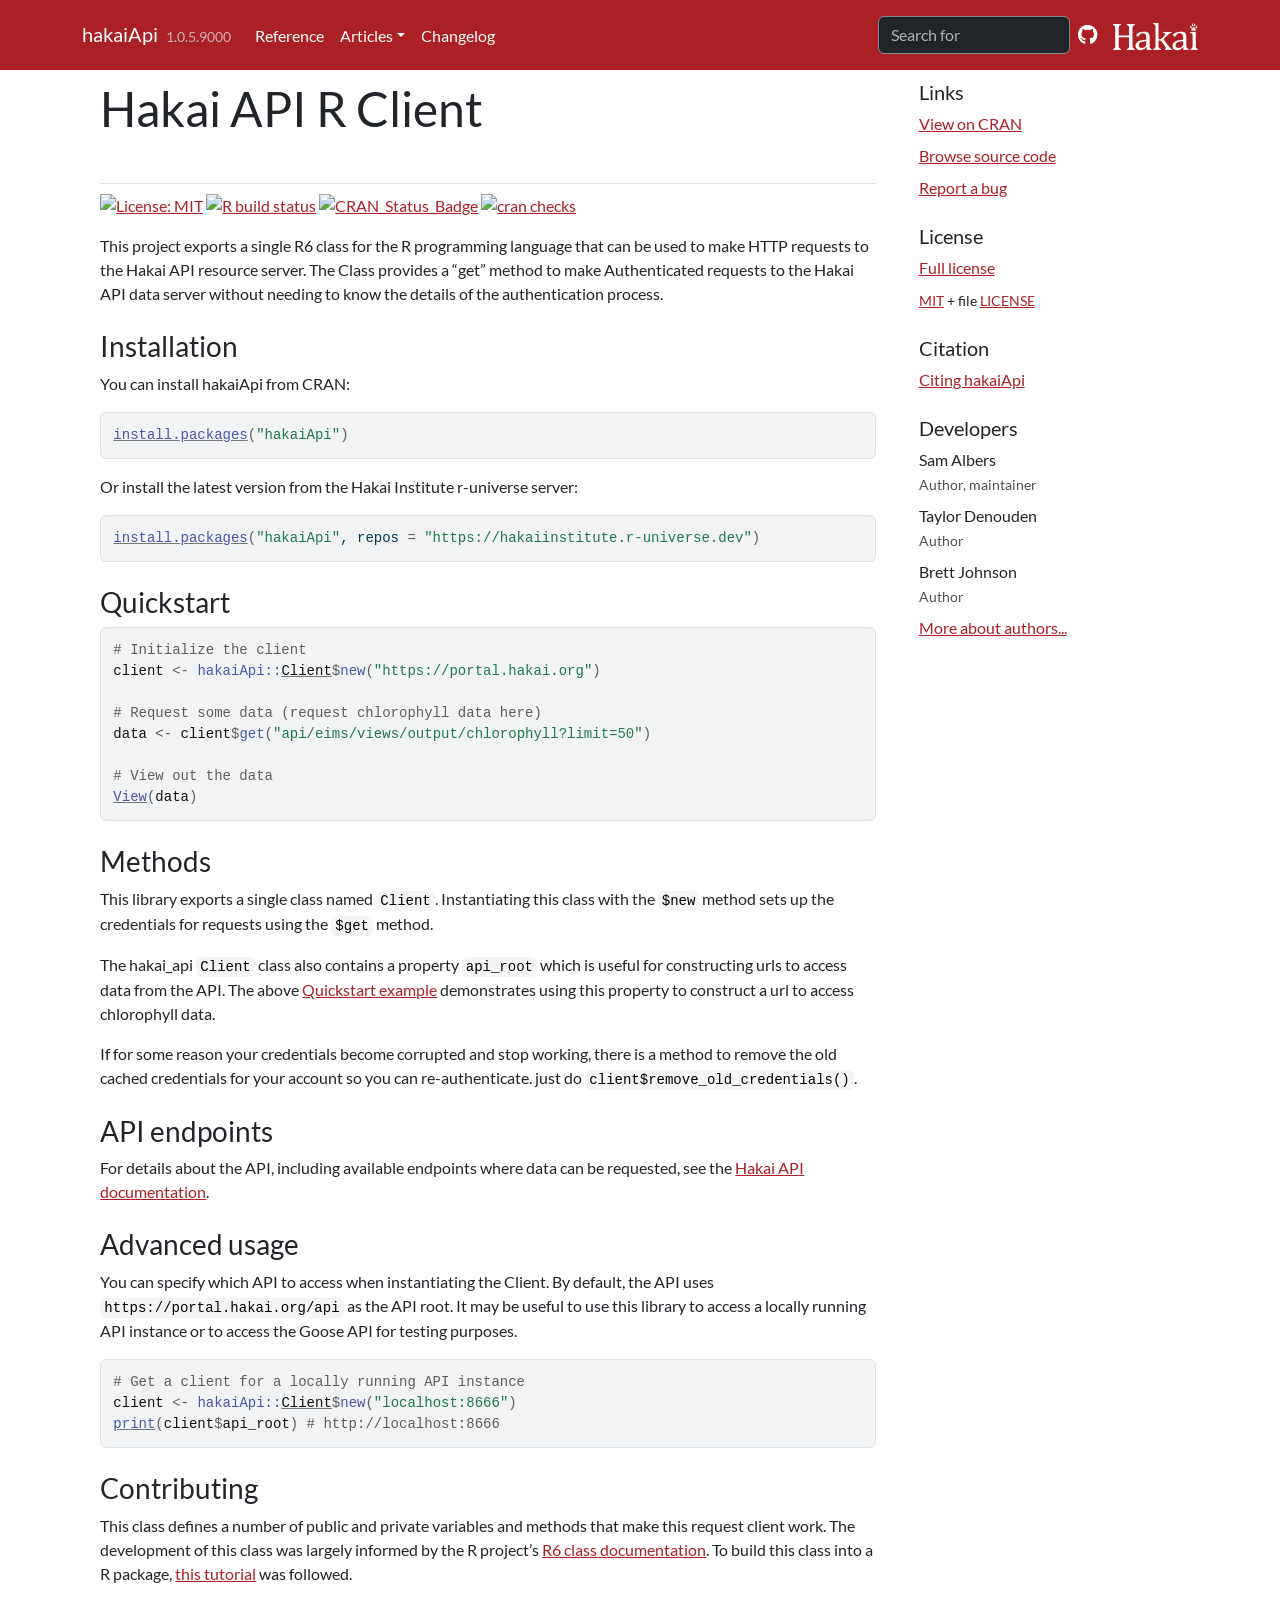
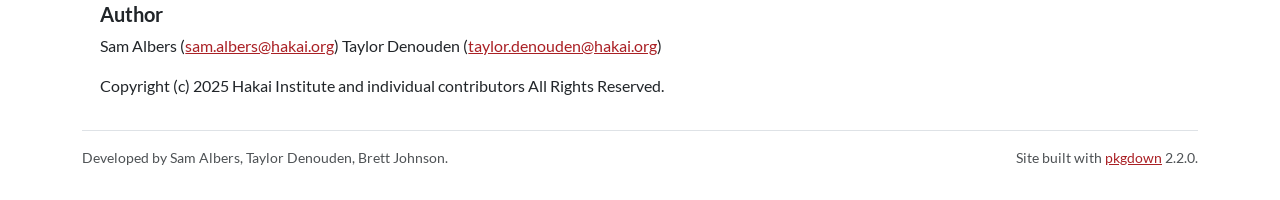
==== commit 457df8a8: "Deploying to gh-pages from @ HakaiInstitute/hakai-api-client-r@713c812db0f50e51c53c8ce5a22294ada56ea" ====
--- a/index.html
+++ b/index.html
@@ -18,7 +18,7 @@
     <a href="#main" class="visually-hidden-focusable">Skip to contents</a>
 
 
-    <nav class="navbar navbar-expand-lg fixed-top bg-light" data-bs-theme="light" aria-label="Site navigation"><div class="container">
+    <nav class="navbar navbar-expand-lg fixed-top bg-primary" data-bs-theme="dark" aria-label="Site navigation"><div class="container">
 
     <a class="navbar-brand me-2" href="index.html">hakaiApi</a>
 
@@ -49,6 +49,9 @@
       </ul>
 </div>
 
+    <a href="https://www.hakai.org" target="_blank" rel="noopener" class="external-link ms-2">
+      <img src="hakai.png" alt="Hakai Institute" height="28"></a>
+
 
   </div>
 </nav><div class="container template-home">
@@ -61,19 +64,17 @@
 <div class="section level2">
 <h2 id="installation">Installation<a class="anchor" aria-label="anchor" href="#installation"></a>
 </h2>
-<p>Before using this library, install it into your environment using one of the following in your R script:</p>
+<p>You can install hakaiApi from CRAN:</p>
 <div class="sourceCode" id="cb1"><pre class="downlit sourceCode r">
-<code class="sourceCode R"><span><span class="co"># From CRAN</span></span>
-<span><span class="fu"><a href="https://rdrr.io/r/utils/install.packages.html" class="external-link">install.packages</a></span><span class="op">(</span><span class="st">"hakaiApi"</span><span class="op">)</span></span>
-<span></span>
-<span><span class="co"># OR, the latest version from GitHub</span></span>
-<span><span class="fu"><a href="https://rdrr.io/r/utils/install.packages.html" class="external-link">install.packages</a></span><span class="op">(</span><span class="st">"remotes"</span><span class="op">)</span></span>
-<span><span class="fu">remotes</span><span class="fu">::</span><span class="fu">install_github</span><span class="op">(</span><span class="st">"HakaiInstitute/hakai-api-client-r"</span>, subdir<span class="op">=</span><span class="st">'hakaiApi'</span><span class="op">)</span></span></code></pre></div>
+<code class="sourceCode R"><span><span class="fu"><a href="https://rdrr.io/r/utils/install.packages.html" class="external-link">install.packages</a></span><span class="op">(</span><span class="st">"hakaiApi"</span><span class="op">)</span></span></code></pre></div>
+<p>Or install the latest version from the Hakai Institute r-universe server:</p>
+<div class="sourceCode" id="cb2"><pre class="downlit sourceCode r">
+<code class="sourceCode R"><span><span class="fu"><a href="https://rdrr.io/r/utils/install.packages.html" class="external-link">install.packages</a></span><span class="op">(</span><span class="st">"hakaiApi"</span>, repos <span class="op">=</span> <span class="st">"https://hakaiinstitute.r-universe.dev"</span><span class="op">)</span></span></code></pre></div>
 </div>
 <div class="section level2">
 <h2 id="quickstart">Quickstart<a class="anchor" aria-label="anchor" href="#quickstart"></a>
 </h2>
-<div class="sourceCode" id="cb2"><pre class="downlit sourceCode r">
+<div class="sourceCode" id="cb3"><pre class="downlit sourceCode r">
 <code class="sourceCode R"><span><span class="co"># Initialize the client</span></span>
 <span><span class="va">client</span> <span class="op">&lt;-</span> <span class="fu">hakaiApi</span><span class="fu">::</span><span class="va"><a href="reference/Client.html">Client</a></span><span class="op">$</span><span class="fu">new</span><span class="op">(</span><span class="st">"https://portal.hakai.org"</span><span class="op">)</span></span>
 <span></span>
@@ -99,7 +100,7 @@
 <h2 id="advanced-usage">Advanced usage<a class="anchor" aria-label="anchor" href="#advanced-usage"></a>
 </h2>
 <p>You can specify which API to access when instantiating the Client. By default, the API uses <code>https://portal.hakai.org/api</code> as the API root. It may be useful to use this library to access a locally running API instance or to access the Goose API for testing purposes.</p>
-<div class="sourceCode" id="cb3"><pre class="downlit sourceCode r">
+<div class="sourceCode" id="cb4"><pre class="downlit sourceCode r">
 <code class="sourceCode R"><span><span class="co"># Get a client for a locally running API instance</span></span>
 <span><span class="va">client</span> <span class="op">&lt;-</span> <span class="fu">hakaiApi</span><span class="fu">::</span><span class="va"><a href="reference/Client.html">Client</a></span><span class="op">$</span><span class="fu">new</span><span class="op">(</span><span class="st">"localhost:8666"</span><span class="op">)</span></span>
 <span><span class="fu"><a href="https://rdrr.io/r/base/print.html" class="external-link">print</a></span><span class="op">(</span><span class="va">client</span><span class="op">$</span><span class="va">api_root</span><span class="op">)</span> <span class="co"># http://localhost:8666</span></span></code></pre></div>
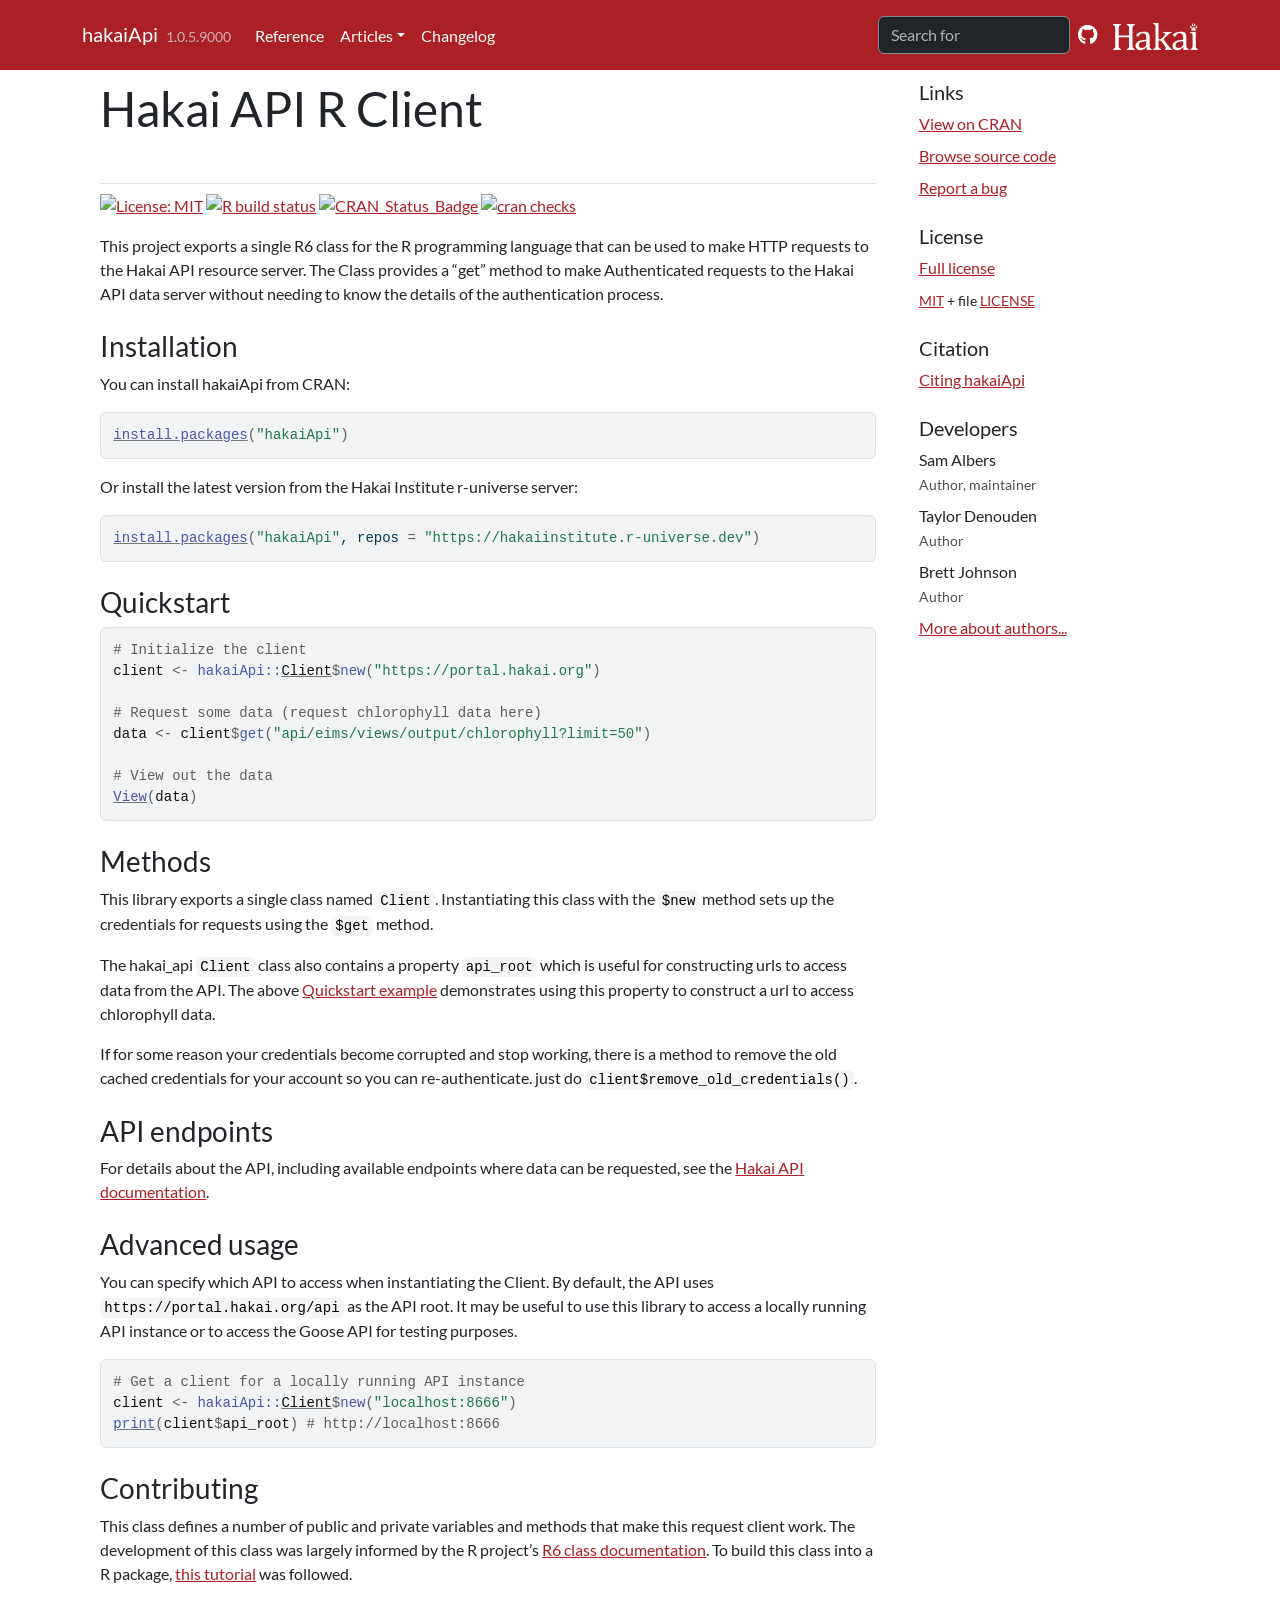
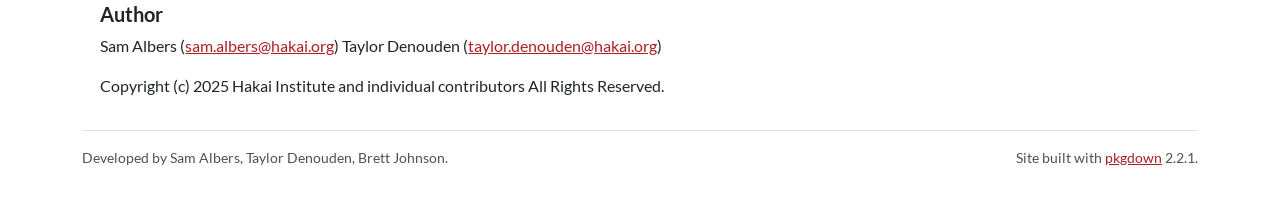
==== commit c3d2ce1f: "Deploying to gh-pages from @ HakaiInstitute/hakai-api-client-r@af2a0b655d9d9b51e2d316532125720d3522e" ====
--- a/index.html
+++ b/index.html
@@ -7,8 +7,8 @@
 <meta name="viewport" content="width=device-width, initial-scale=1, shrink-to-fit=no">
 <title>Authenticated HTTP Request Client for the Hakai API • hakaiApi</title>
 <script src="deps/jquery-3.6.0/jquery-3.6.0.min.js"></script><meta name="viewport" content="width=device-width, initial-scale=1, shrink-to-fit=no">
-<link href="deps/bootstrap-5.3.1/bootstrap.min.css" rel="stylesheet">
-<script src="deps/bootstrap-5.3.1/bootstrap.bundle.min.js"></script><link href="deps/font-awesome-6.5.2/css/all.min.css" rel="stylesheet">
+<link href="deps/bootstrap-5.3.8/bootstrap.min.css" rel="stylesheet">
+<script src="deps/bootstrap-5.3.8/bootstrap.bundle.min.js"></script><link href="deps/font-awesome-6.5.2/css/all.min.css" rel="stylesheet">
 <link href="deps/font-awesome-6.5.2/css/v4-shims.min.css" rel="stylesheet">
 <script src="deps/headroom-0.11.0/headroom.min.js"></script><script src="deps/headroom-0.11.0/jQuery.headroom.min.js"></script><script src="deps/bootstrap-toc-1.0.1/bootstrap-toc.min.js"></script><script src="deps/clipboard.js-2.0.11/clipboard.min.js"></script><script src="deps/search-1.0.0/autocomplete.jquery.min.js"></script><script src="deps/search-1.0.0/fuse.min.js"></script><script src="deps/search-1.0.0/mark.min.js"></script><!-- pkgdown --><script src="pkgdown.js"></script><meta property="og:title" content="Authenticated HTTP Request Client for the Hakai API">
 <meta name="description" content="Initializes a class that obtains API credentials and provides a method to use those credentials to make GET requests to the Hakai API server. Usage instructions are documented at &lt;https://hakaiinstitute.github.io/hakai-api/&gt;.">
@@ -163,7 +163,7 @@
 </div>
 
 <div class="pkgdown-footer-right">
-  <p>Site built with <a href="https://pkgdown.r-lib.org/" class="external-link">pkgdown</a> 2.2.0.</p>
+  <p>Site built with <a href="https://pkgdown.r-lib.org/" class="external-link">pkgdown</a> 2.2.1.</p>
 </div>
 
     </footer>
